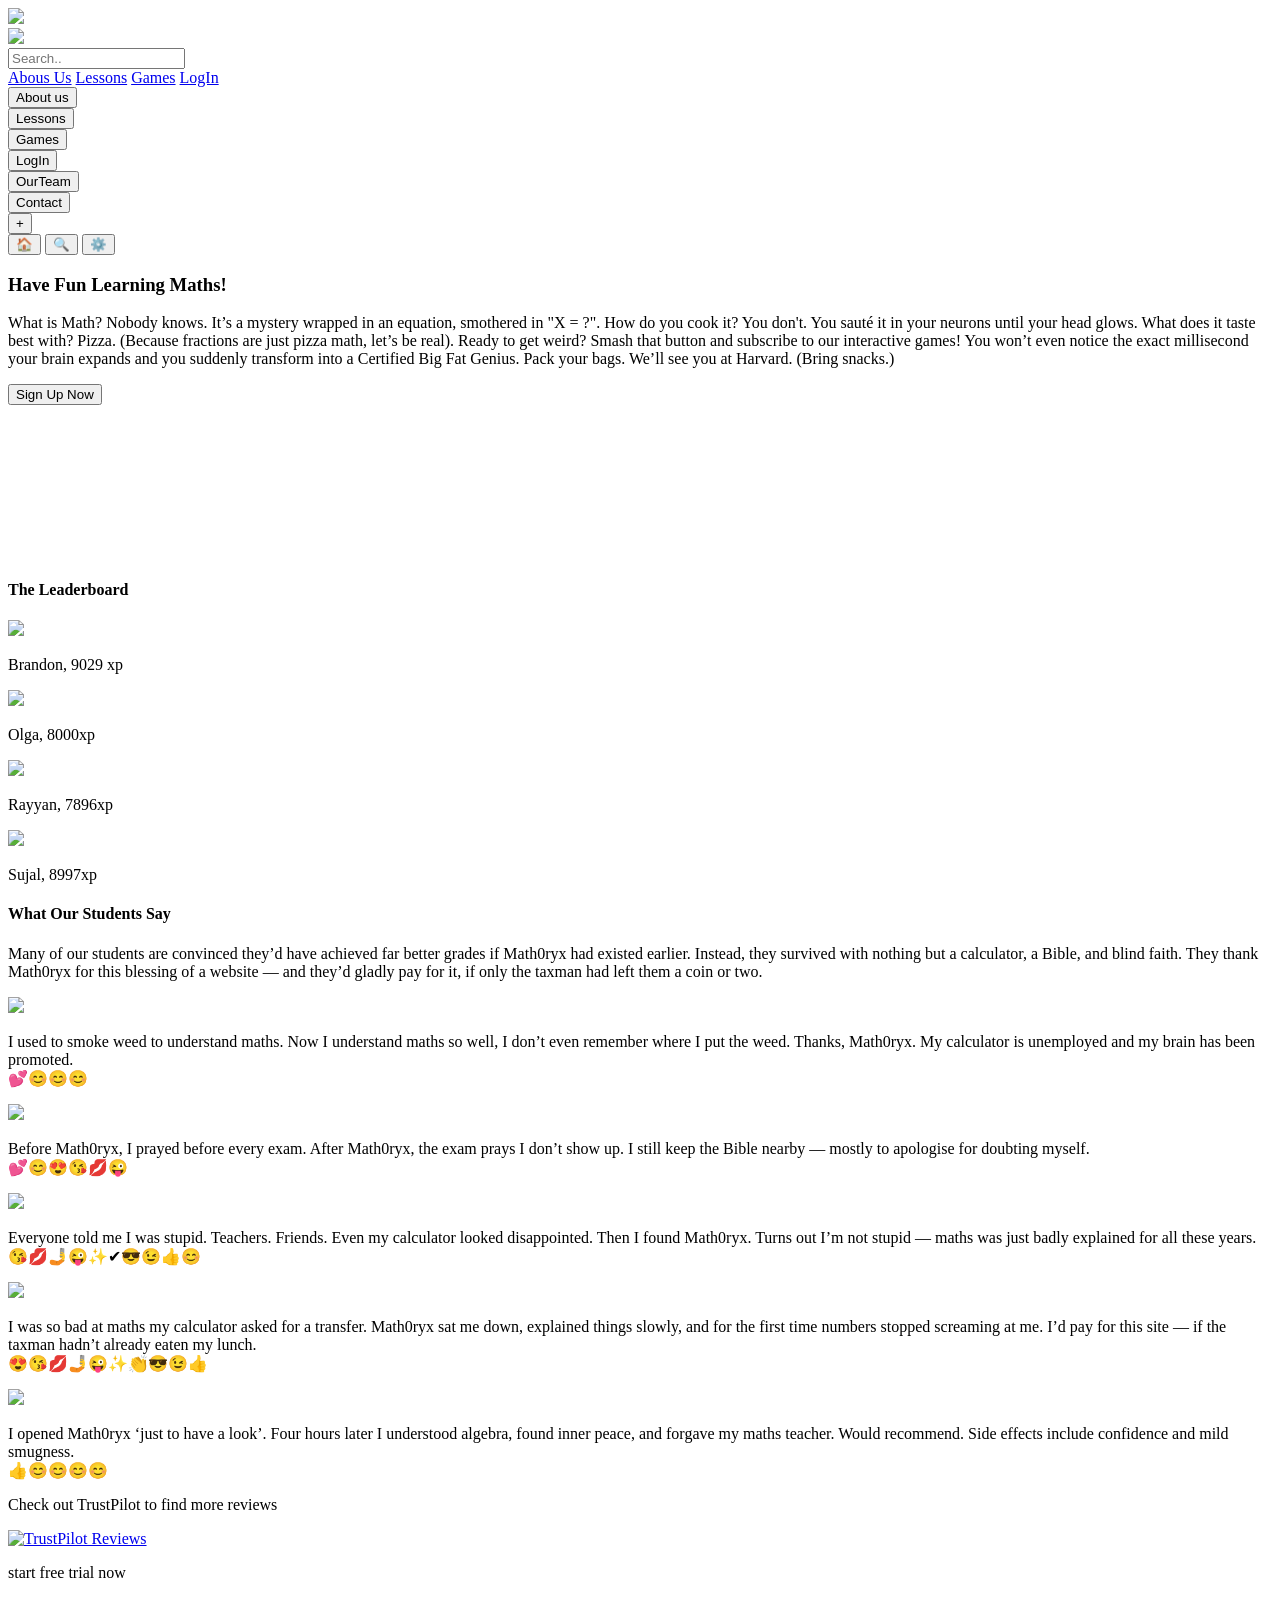
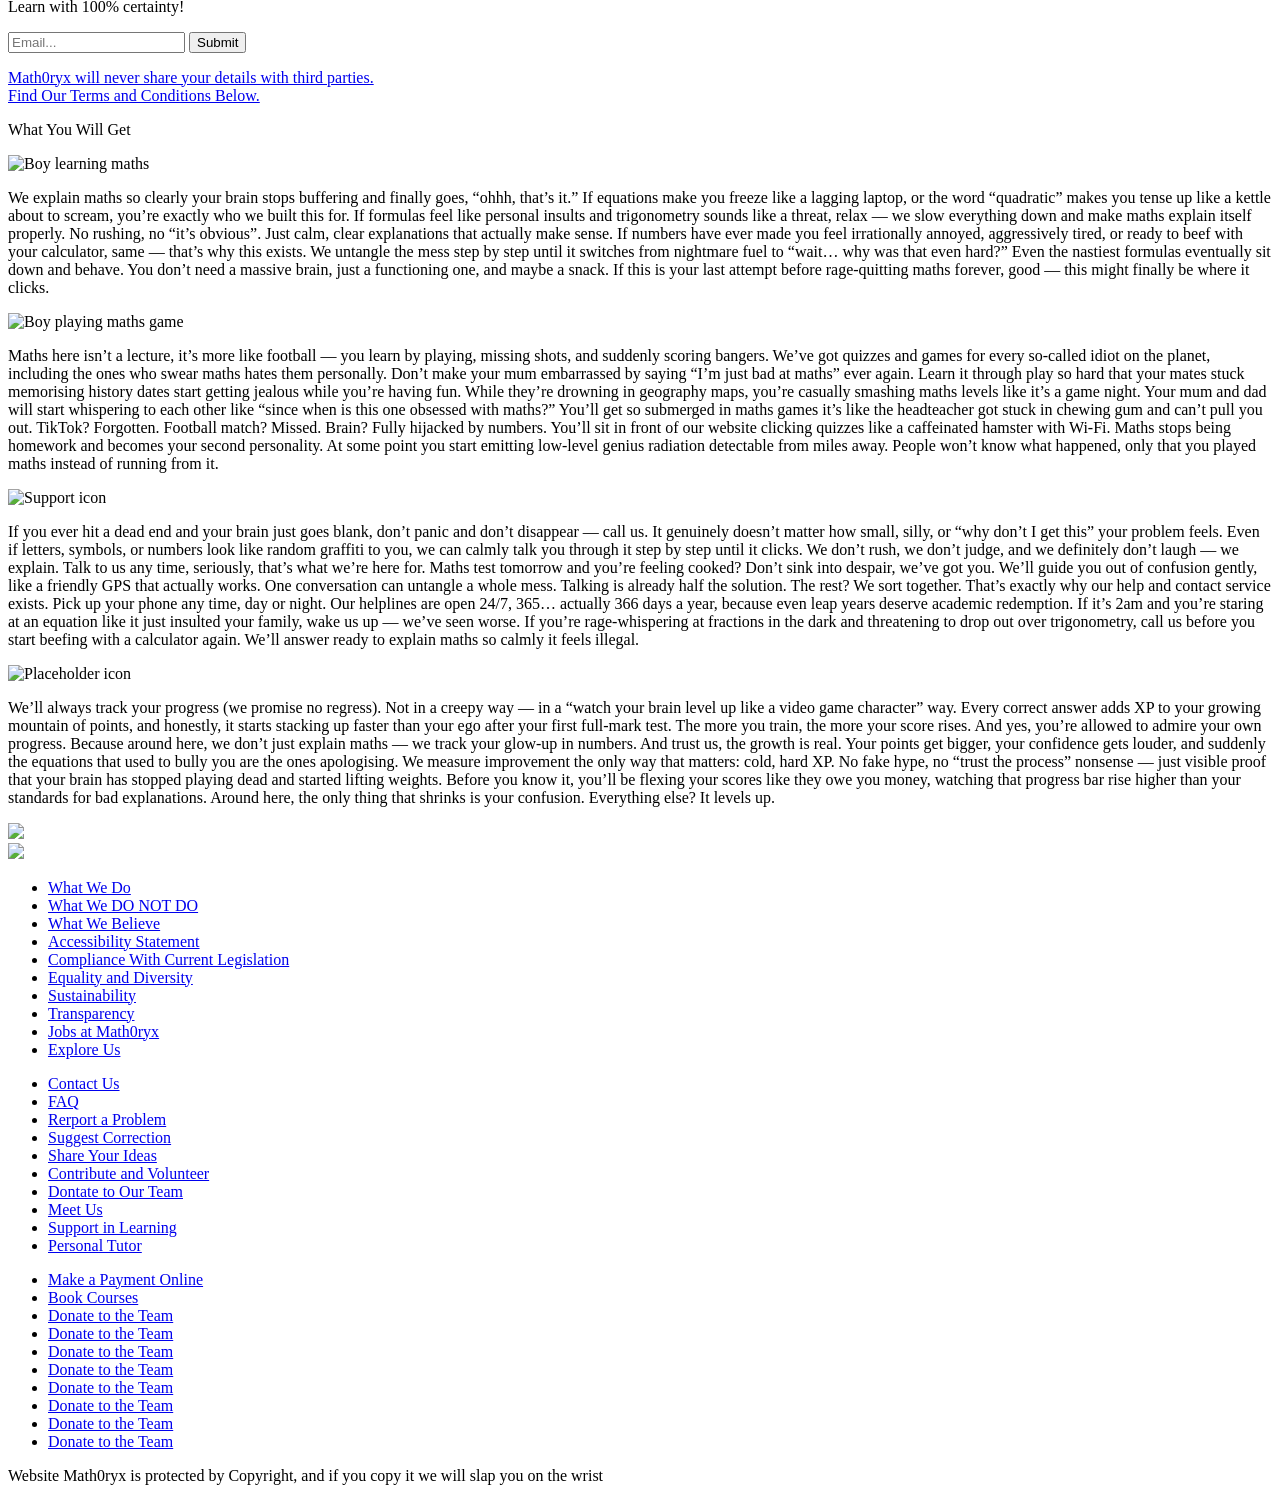
==== index.html @ 989113ae "Add files via upload" ====
<!DOCTYPE html>

<html>
    <head>
        <meta charset="utf-8">
        <meta http-equiv="X-UA-Compatible" content="IE=edge">
        <title>Learn Maths and Have Fun</title>
        <meta name="description" content="Index page for Math0ryx website">
        <meta name="viewport" content="width=device-width, initial-scale=1">
        <link rel="stylesheet" href="/CSS/common.css">
        <link rel="stylesheet" href="/CSS/index.css">
    </head>
    <body>
        <!--Script declaration-->
        <script src="JS/index.js" async defer></script>

      





        <!--Header-->
        <header id="headerMain">
            <div id="headerBorder">
               <div id="headerLogoDiv">
    <a href="index.html"><img id="headerLogoImg" src="Images/Header/WebsiteLogo.webp"></a>
</div>
<div id="headerTitleDiv">
    <a href="index.html"><img id="headerTitleImg" src="Images/Header/Website_Name_V2.png"></a>
</div>
                <div id="headerSearchDiv">
                    <input id="headerSearchBar" type="search" placeholder="Search..">
                </div>

  <div class="hamburger" onclick="toggleHamburger()">
    <span></span>
    <span></span>
    <span></span>
</div>


<div id="hamburgerMenu">
    <a href="aboutus.html" class="headerNavButton">Abous Us</a>
    <a href="lessons.html" class="headerNavButton">Lessons</a>
    <a href="games.html" class="headerNavButton">Games</a>
    <a href="login.html" class="headerNavButton">LogIn</a>
</div>


                <div id="headerNavBarDiv">
                  <div class="headerNavButton" id="headerNavButton1">
    <a href="aboutus.html">
        <input id="navButton1" type="button" value="About us">
    </a>
</div>
<div class="headerNavButton" id="headerNavButton1">
    <a href="lessons.html">
        <input id="navButton1" type="button" value="Lessons">
    </a>
</div>
<div class="headerNavButton" id="headerNavButton1">
    <a href="games.html">
        <input id="navButton1" type="button" value="Games">
    </a>
</div>
<div class="headerNavButton" id="headerNavButton1">
    <a href="login.html">
        <input id="navButton1" type="button" value="LogIn">
    </a>
</div>
<div class="headerNavButton" id="headerNavButton1">
    <a href="ourteam.html">
        <input id="navButton1" type="button" value="OurTeam">
    </a>
</div>
<div class="headerNavButton" id="headerNavButton1">
    <a href="contact.html">
        <input id="navButton1" type="button" value="Contact">
    </a>
</div>
            
                    
                </div>
            </div>
        </header>


  <!--Floating Button-->
        <div class="fabContainer">
            <button class="fab" onclick="toggleFab()">+</button>
            <div class="fabOptions">
                
                <button onclick="alert('Home Clicked!')">🏠</button>
                <button onclick="alert('Search Clicked!')">🔍</button>
                <button onclick="alert('Settings Clicked!')">⚙️</button>
            </div>
        </div>



        <!--Body-->
        <main id="indexMain">
            <!--First Section of Content-->
            <section id="indexSec1Border" class="indexContentBorder">
                <div id="indexSec1">
                    <!--Left area-->
                    <div id="indexSec1LBorder">
                        <div id="indexSec1L">
                            <div id="indexSec1LTitleBorder" class="indexContentBorder">
                                <div id="indexSec1LTitle">
<h3> Have Fun Learning Maths!</h3>
                                </div>
                            </div>
                            <div id="indexSec1LContentBorder" class="indexContentBorder">
                                <div id="indexSec1Lcontent">
<p> What is Math? Nobody knows. It’s a mystery wrapped in an equation, smothered in "X = ?".

How do you cook it? You don't. You sauté it in your neurons until your head glows. What does it taste best with? Pizza. (Because fractions are just pizza math, let’s be real). Ready to get weird? Smash that button and subscribe to our interactive games! You won’t even notice the exact millisecond your brain expands and you suddenly transform into a Certified Big Fat Genius.

Pack your bags. We’ll see you at Harvard. (Bring snacks.)
</p>
 <button id="indexSec1Button" 
                                    onclick="window.location.href='LogIn.html'">
                                Sign Up Now
                            </button>
                                </div>
                            </div>
                        </div>
                    </div>
                    <!--Right area-->
                    <div id="indexSec1RBorder">
                        <div id="indexSec1R">
                            <div id="indexSec1RContent">
                               <video id="videoWelcomePage">
  <source src="Videos/video.mp4" type="video/mp4">
  Your browser does not support the video tag.
</video>
    
                                 </video>
                            </div>
                        </div>
                    </div>
                </div>
            </section>


            <!--Second section of Content-->
            <section id="indexSec2Border" class="indexContentBorder">
                <div id="indexSec2">
                    <!--Title Area-->
                    <div id="indexSec2TitleBorder" class="indexContentBorder">
                        <div id="indexSec2Title">
                            <h4>The Leaderboard</h4>
                        </div>
                    </div>
                    <!--Main content cards-->
                    <div id="indexSec2ContentCardsContainer">
                        <div id="indexSec2Content1Border" class="indexContentBorder">
                            <div id="indexSec2Content1Container">
                                <div class="reviewface">
    <img id="reviewFace" src="Images/LeaderBoard/LeaderBoard (1).png" type="" href="">
</div>
                                <p>Brandon, 9029 xp</p>
                            </div>
                        </div>
                        <div id="indexSec2Content2Border" class="indexContentBorder">
                            <div id="indexSec2Content2Container">
                                <div class="reviewface">
    <img id="reviewFace" src="Images/LeaderBoard/LeaderBoard (1).webp"> 
</div>
                                <p>Olga, 8000xp</p>
                            </div>
                        </div>
                        <div id="indexSec2Content3Border" class="indexContentBorder">
                            <div id="indexSec2Content3Container">
                                <div class="reviewface">
    <img id="reviewFace" src="Images/LeaderBoard/LeaderBoard (3).png"> 
</div>
                                <p>Rayyan, 7896xp </p>
                            </div>
                        </div>
                        <div id="indexSec2Content4Border" class="indexContentBorder">
                            <div id="indexSec2Content4Container">
                                <div class="reviewface">
    <img id="reviewFace" src="Images/LeaderBoard/LeaderBoard (3).webp"> 
</div>
                                <p>Sujal, 8997xp</p>
                            </div>
                        </div>
                    </div>
                </div>
            </section>


            <!--Third section of Content-->
            <section id="indexSec3Border" class="indexContentBorder">
                <div id="indexSec3">
                    <!--Title Area-->
                    <div id="indexSec3TitleBorder" class="indexContentBorder">
                        <div id="indexSec3Title">
                            <h4>What Our Students Say</h4>
                        </div>
                    </div>
                    <!--Sub title card-->
                    <div id="indexSec3SubtitleBorder" class="indexContentBorder">
                        <div id="indexSec3Subtitle">
                            <p>Many of our students are convinced they’d have achieved far better grades if Math0ryx had existed earlier.
Instead, they survived with nothing but a calculator, a Bible, and blind faith.
They thank Math0ryx for this blessing of a website — and they’d gladly pay for it, if only the taxman had left them a coin or two.</p>
                        </div>
                    </div>
                    <!--Main content cards-->
                    <div id="indexSec3ContentCardsContainer">
                        <div id="indexSec3Content1Border" class="indexContentBorder">
                            <div id="indexSec3Content1Container">

<div class="reviewface">
    <img id="reviewFace" src="Images/ReviewFaces/reviewface1.png"> 
</div>
                   

                                <p>I used to smoke weed to understand maths. Now I understand maths so well, I don’t even remember where I put the weed. Thanks, Math0ryx. My calculator is unemployed and my brain has been promoted. <br> 💕😊😊😊</p>
                            </div>
                        </div>
                        <div id="indexSec3Content2Border" class="indexContentBorder">
                            <div id="indexSec3Content2Container">
                                <div class="reviewface">
    <img id="reviewFace" src="Images/ReviewFaces/reviewface2.png"> 
</div>
                                <p>Before Math0ryx, I prayed before every exam. After Math0ryx, the exam prays I don’t show up.
I still keep the Bible nearby — mostly to apologise for doubting myself.<br> 💕😊😍😘💋😜</p>
                            </div>
                        </div>
                        <div id="indexSec3Content3Border" class="indexContentBorder">
                            <div id="indexSec3Content3Container">
                                <div class="reviewface">
    <img id="reviewFace" src="Images/ReviewFaces/reviewface3.png"> 
</div>
                                <p>Everyone told me I was stupid.
Teachers. Friends. Even my calculator looked disappointed. Then I found Math0ryx. Turns out I’m not stupid — maths was just badly explained for all these years.<br>😘💋🤳😜✨✔😎😉👍😊  </p>
                            </div>
                        </div>
                        <div id="indexSec3Content4Border" class="indexContentBorder">
                            <div id="indexSec3Content4Container">
                                <div class="reviewface">
    <img id="reviewFace" src="Images/ReviewFaces/reveiwface4.png"> 
</div>
                                <p>I was so bad at maths my calculator asked for a transfer. Math0ryx sat me down, explained things slowly,
and for the first time numbers stopped screaming at me. I’d pay for this site — if the taxman hadn’t already eaten my lunch.<br> 😍😘💋🤳😜✨👏😎😉👍 </p>
                            </div>
                        </div>
                        <div id="indexSec3Content5Border" class="indexContentBorder">
                            <div id="indexSec3Content5Container">
                                <div class="reviewface">
    <img id="reviewFace" src="Images/ReviewFaces/reviewface6.png"> 
</div>
                                <p>I opened Math0ryx ‘just to have a look’.
Four hours later I understood algebra, found inner peace,
and forgave my maths teacher.
Would recommend. Side effects include confidence and mild smugness.<br> 👍😊😊😊😊</p>
                            </div>
                        </div>
                    </div>
                    <!--Sub content card-->
                    
                    <div id="indexSec3SubcontentBorder" class="indexContentBorder">
                        <div id="indexSec3Subcontent">
                             <p>Check out TrustPilot to find more reviews</p>
                             <div class="reviewface">
    <a href="https://www.trustpilot.co.uk" target="_blank" rel=" ">
        <img id="trustPilot" src="Images/TrustPilot/tr.png" alt="TrustPilot Reviews">
    </a>
</div>
                 
                           
                        </div>
                    </div>
                </div>
            </section>



            <!--Fourth Section of Content-->
            <section id="indexSec4Border" class="indexContentBorder">
                <div id="indexSec4">
                    <!--Title cards-->
                    <div id="indexSec4TitleCardsBorder">
                        <div id="indexSec4TitleCards">
                            <div id="indexSec4TitleBorder" class="indexContentBorder">
                                <div id="indexSec4Title">
                                    <p>start free trial now</p>
                                </div>
                            </div>
                            <div id="indexSec4SubtitleBorder" class="indexContentBorder">
                                <div id="indexSec4Subtitle">
                                    <p>Learn with 100% certainty!</p>
                                </div>
                            </div>
                        </div>
                    </div>
                    <!--Email Entry-->
                    <div id="indexSec4EmailEntryBorder">
                        <div id="indexSec4EmailEntryContainer">
                            <input id="indexSec4EmailField" type="email" placeholder="Email...">
                            <input id="indexSec4EmailSubmit" type="submit" value="Submit">
                        </div>
                    </div>
                    <!--Bottom note-->
                    <div id="indexSec4EmailSubnoteBorder">
                        
 <div id="indexSec4EmailSubnote">
  <a href="terms.html" class="terms-link">
    <p>
      Math0ryx will never share your details with third parties.<br>
      Find Our Terms and Conditions Below.
    </p>
  </a>
</div>
                    </div>
                </div>
            </section>
            
           <!-- Fifth section of Content -->
<section id="indexSec5Border" class="indexContentBorder">
    <div id="indexSec5">
        <!-- Title Area -->
        <div id="indexSec5TitleBorder" class="indexContentBorder">
            <div id="indexSec5Title">
                <p>What You Will Get</p>
            </div>
        </div>
        <!-- Main content cards -->
        <div id="indexSec5ContentCardsContainer">
            <!-- Card 1 -->
            <div id="indexSec5Content1Border" class="indexContentBorder">
                <div id="indexSec5Content1Container">
                    <div class="whatget">
                        <img id="whatget" src="Images/WhatYouGet/ExplaingLessonsClearly.png" alt="Boy learning maths">
                    </div>
                    <div id="text">
                        <p>We explain maths so clearly your brain stops buffering and finally goes,
                             “ohhh, that’s it.” If equations make you freeze like a lagging laptop, or the 
                             word “quadratic” makes you tense up like a kettle about to scream, you’re exactly 
                             who we built this for. If formulas feel like personal insults and trigonometry sounds 
                             like a threat, relax — we slow everything down and make maths explain itself properly. 
                             No rushing, no “it’s obvious”. Just calm, clear explanations that 
                             actually make sense. If numbers have ever made you feel irrationally annoyed, aggressively 
                             tired, or ready to beef with your calculator, same — that’s why this exists. We untangle 
                             the mess step by step until it switches from nightmare fuel to “wait… why was that even hard?”
                              Even the nastiest formulas eventually sit down and behave. You don’t need a massive brain, just 
                              a functioning one, and maybe a snack. If this is your last attempt before rage-quitting maths
                               forever, good — this might finally be where it clicks.</p>
                    </div>
                </div>
            </div>
            <!-- Card 2 -->
            <div id="indexSec5Content2Border" class="indexContentBorder">
                <div id="indexSec5Content2Container">
                    <div class="whatget">
                        <img id="whatget" src="Images/WhatYouGet/MakeLearningFun.png" alt="Boy playing maths game">
                    </div>
                    <div id="text">
                        <p>Maths here isn’t a lecture, it’s more like football — you learn by playing, 
                            missing shots, and suddenly scoring bangers. We’ve got quizzes and games for 
                            every so-called idiot on the planet, including the ones who swear maths hates
                             them personally. Don’t make your mum embarrassed by saying “I’m just bad at 
                             maths” ever again. Learn it through play so hard that your mates stuck memorising
                              history dates start getting jealous while you’re having fun. While they’re
                               drowning in geography maps, you’re casually smashing maths levels like it’s a
                                game night. Your mum and dad will start whispering to each other like “since 
                                when is this one obsessed with maths?” You’ll get so submerged in maths games
                                 it’s like the headteacher got stuck in chewing gum and can’t pull you out. 
                                 TikTok? Forgotten. Football match? Missed. Brain? Fully hijacked by numbers.
                                  You’ll sit in front of our website clicking quizzes like a caffeinated hamster
                                   with Wi-Fi. Maths stops being homework and becomes your second personality.
                                    At some point you start emitting low-level genius radiation detectable from 
                                    miles away. People won’t know what happened, only that you played maths 
                                    instead of running from it.</p>
                    </div>
                </div>
            </div>
            <!-- Card 3 -->
            <div id="indexSec5Content3Border" class="indexContentBorder">
                <div id="indexSec5Content3Container">
                    <div class="whatget">
                        <img id="whatget" src="Images/WhatYouGet/CustomerSupport.png" alt="Support icon">
                    </div>
                    <div id="text">
                        <p>If you ever hit a dead end and your brain just goes blank, don’t panic and 
                            don’t disappear — call us. It genuinely doesn’t matter how small, silly, 
                            or “why don’t I get this” your problem feels. Even if letters, symbols, or 
                            numbers look like random graffiti to you, we can calmly talk you through it 
                            step by step until it clicks. We don’t rush, we don’t judge, and we definitely
                             don’t laugh — we explain. Talk to us any time, seriously, that’s what we’re 
                             here for. Maths test tomorrow and you’re feeling cooked? Don’t sink into despair, 
                             we’ve got you. We’ll guide you out of confusion gently, like a friendly GPS that
                              actually works. One conversation can untangle a whole mess. Talking is already
                               half the solution. The rest? We sort together. That’s exactly why our help and 
                               contact service exists. Pick up your phone any time, day or night. Our helplines are open 24/7, 
                               365… actually 366 days a year, because even leap years deserve academic redemption. If it’s 
                               2am and you’re staring at an equation like it just insulted your family, wake us up — we’ve 
                               seen worse. If you’re rage-whispering at fractions in the dark and threatening to drop
                                out over trigonometry, call us before you start beefing with a calculator again.
                                 We’ll answer ready to explain maths 
                                 so calmly it feels illegal.</p>
                    </div>
                </div>
            </div>
            <!-- Card 4 (placeholder) -->
            <div id="indexSec5Content4Border" class="indexContentBorder">
                <div id="indexSec5Content4Container">
                    <div class="whatget">
                        <img id="whatget" src="Images/WhatYouGet/TrackingProgress.png" alt="Placeholder icon">
                    </div>
                    <div id="text">
                        <p>We’ll always track your progress (we promise no regress). Not in a creepy way — 
                            in a “watch your brain level up like a video game character” way. Every correct 
                            answer adds XP to your growing mountain of points, and honestly, it starts stacking
                             up faster than your ego after your first full-mark test. The more you train, the
                              more your score rises. And yes, you’re allowed to admire your own progress. 
                              Because around here, we don’t just explain maths — we track your glow-up in 
                              numbers. And trust us, the growth is real. Your points get bigger, your
                               confidence gets louder, and suddenly the equations that used to bully you are 
                               the ones apologising. We measure improvement the only way that matters: cold, hard 
                               XP. No fake hype, no “trust the process” nonsense — just visible proof that your
                                brain has stopped playing dead and started lifting weights. Before you know it,
                                 you’ll be flexing your scores like they owe you money, watching that progress bar 
                                 rise higher than your standards for bad explanations. Around here, the only thing 
                                 that shrinks is your confusion. Everything else? It levels up. </p>
                    </div>
                </div>
            </div>
        </div>
    </div>
</section>
        </main>



 
<!--Footer-->
<footer id="footerMain">
    <div id="footerBorder">

        <div id="footerPannelBorder0" class="footerBorder">
            <div id="footerPannel0">
                <div id="footerLogoDiv">
                    <img id="footerLogoImg" src="Images/Header/WebsiteLogo.webp">
                </div>
                <div id="footerTitleDiv">
                    <img id="headerTitleImg" src="Images/Header/website_name.png">
                </div>
            </div>
        </div>

        <div id="footerPannelBorder1" class="footerBorder">
            <div id="footerPannel1">
             
                    <ul>
                        <li><a href="http://www.404.com/">What We Do</a></li>
                        <li><a href="http://www.404.com/">What We DO NOT DO</a></li>
                        <li><a href="http://www.404.com/">What We Believe</a></li>
                        <li><a href="http://www.404.com/">Accessibility Statement</a></li>
                        <li><a href="http://www.404.com/">Compliance With Current Legislation</a></li>
                        <li><a href="http://www.404.com/">Equality and Diversity</a></li>
                        <li><a href="http://www.404.com/">Sustainability</a></li>
                        <li><a href="http://www.404.com/">Transparency</a></li>
                        <li><a href="http://www.404.com/">Jobs at Math0ryx</a></li>
                        <li><a href="http://www.404.com/">Explore Us</a></li>
                    </ul>
                
            </div>
        </div>

        <div id="footerPannelBorder2" class="footerBorder">
            <div id="footerPannel2">
               
                    <ul>
                        <li><a href="http://www.404.com/">Contact Us</a></li>
                        <li><a href="http://www.404.com/">FAQ</a></li>
                        <li><a href="http://www.404.com/">Rerport a Problem</a></li>
                        <li><a href="http://www.404.com/">Suggest Correction</a></li>
                        <li><a href="http://www.404.com/">Share Your Ideas</a></li>
                        <li><a href="http://www.404.com/">Contribute and Volunteer</a></li>
                        <li><a href="http://www.404.com/">Dontate to Our Team</a></li>
                        <li><a href="http://www.404.com/">Meet Us</a></li>
                        <li><a href="http://www.404.com/">Support in Learning</a></li>
                        <li><a href="http://www.404.com/">Personal Tutor</a></li>
                    </ul>
               
            </div>
        </div>

        <div id="footerPannelBorder3" class="footerBorder">
            <div id="footerPannel3">
                
                    <ul>
                        <li><a href="http://www.404.com/">Make a Payment Online</a></li>
                        <li><a href="http://www.404.com/">Book Courses</a></li>
                        <li><a href="http://www.404.com/">Donate to the Team</a></li>
                        <li><a href="http://www.404.com/">Donate to the Team</a></li>
                        <li><a href="http://www.404.com/">Donate to the Team</a></li>
                        <li><a href="http://www.404.com/">Donate to the Team</a></li>
                        <li><a href="http://www.404.com/">Donate to the Team</a></li>
                        <li><a href="http://www.404.com/">Donate to the Team</a></li>
                        <li><a href="http://www.404.com/">Donate to the Team</a></li>
                        <li><a href="http://www.404.com/">Donate to the Team</a></li>
                    </ul>
                
            </div>
        </div>

    </div>

    <div id="footerCopyrightBorderDiv" class="footerBorder">
        <div id="footerCopyrightDiv">
            <p>Website Math0ryx is protected by Copyright, and if you copy it we will slap you on the wrist</p>
        </div>
    </div>
</footer>



</body>
</html>
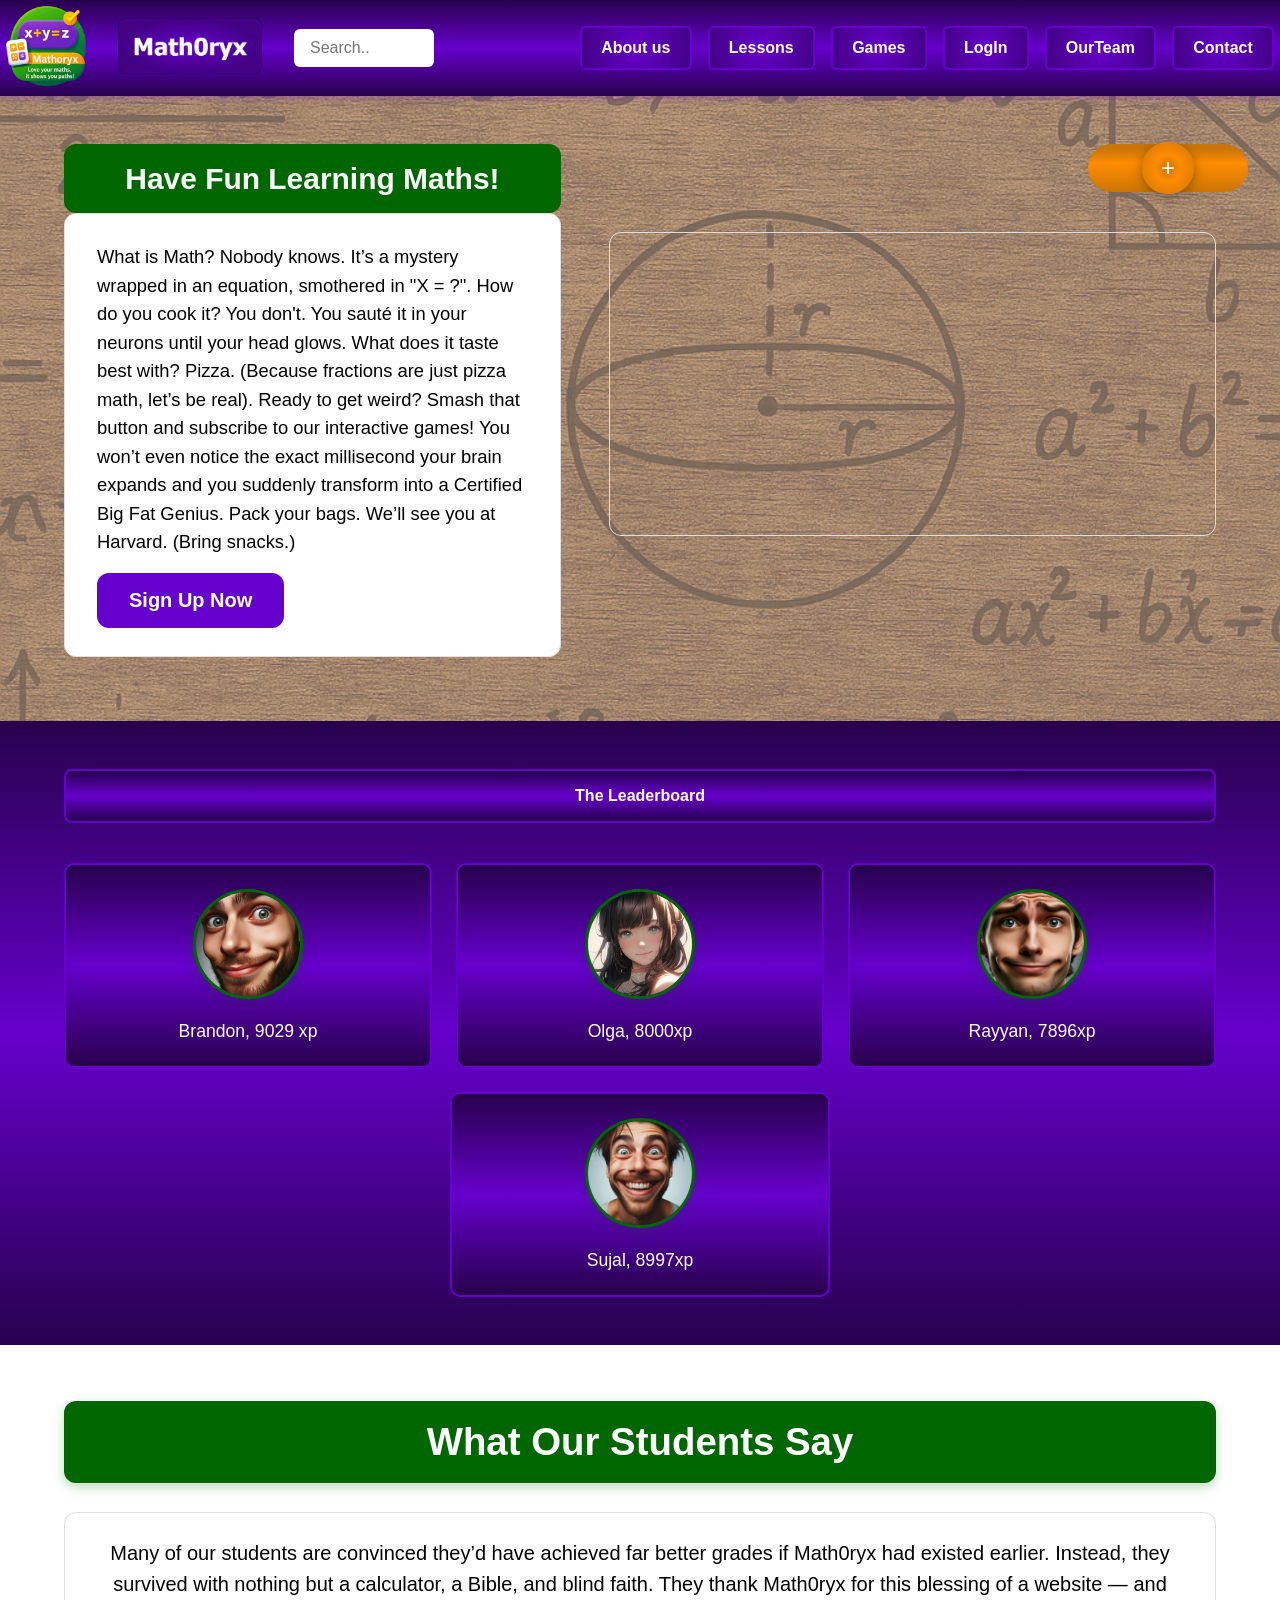
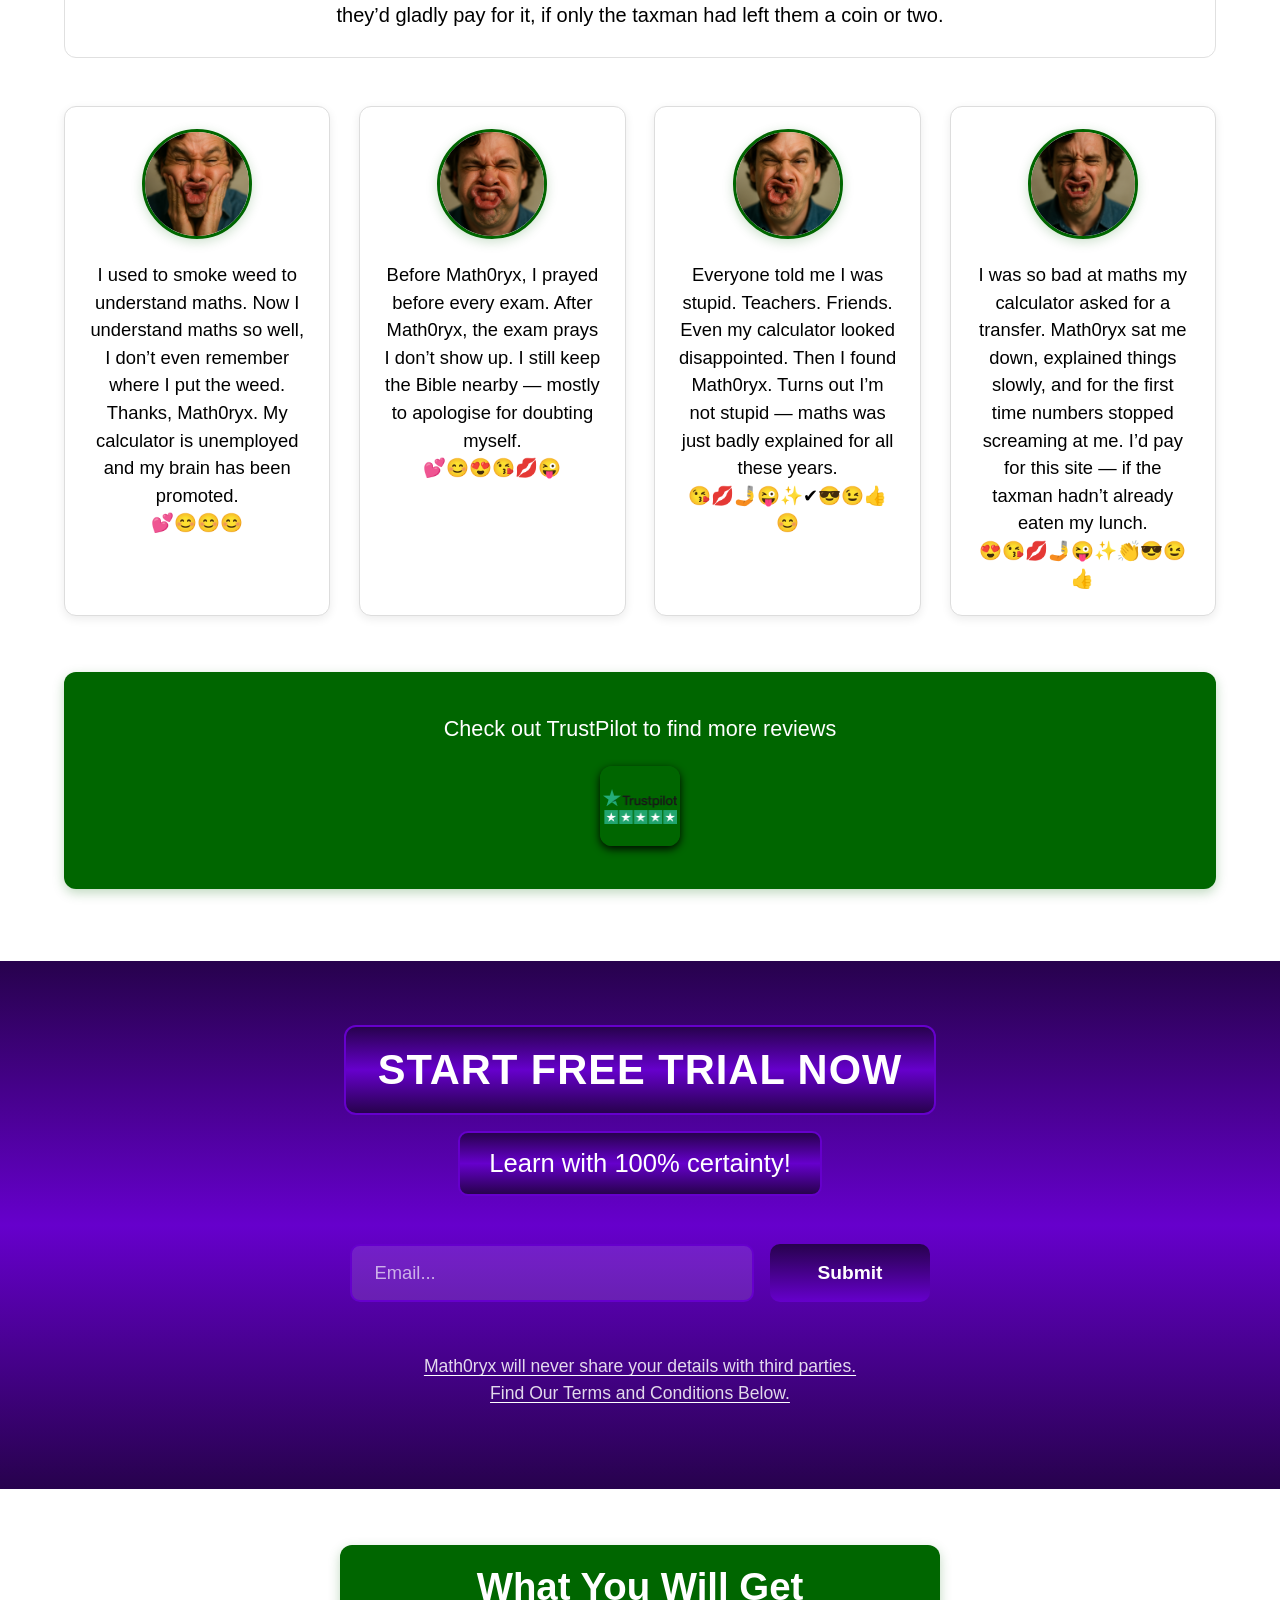
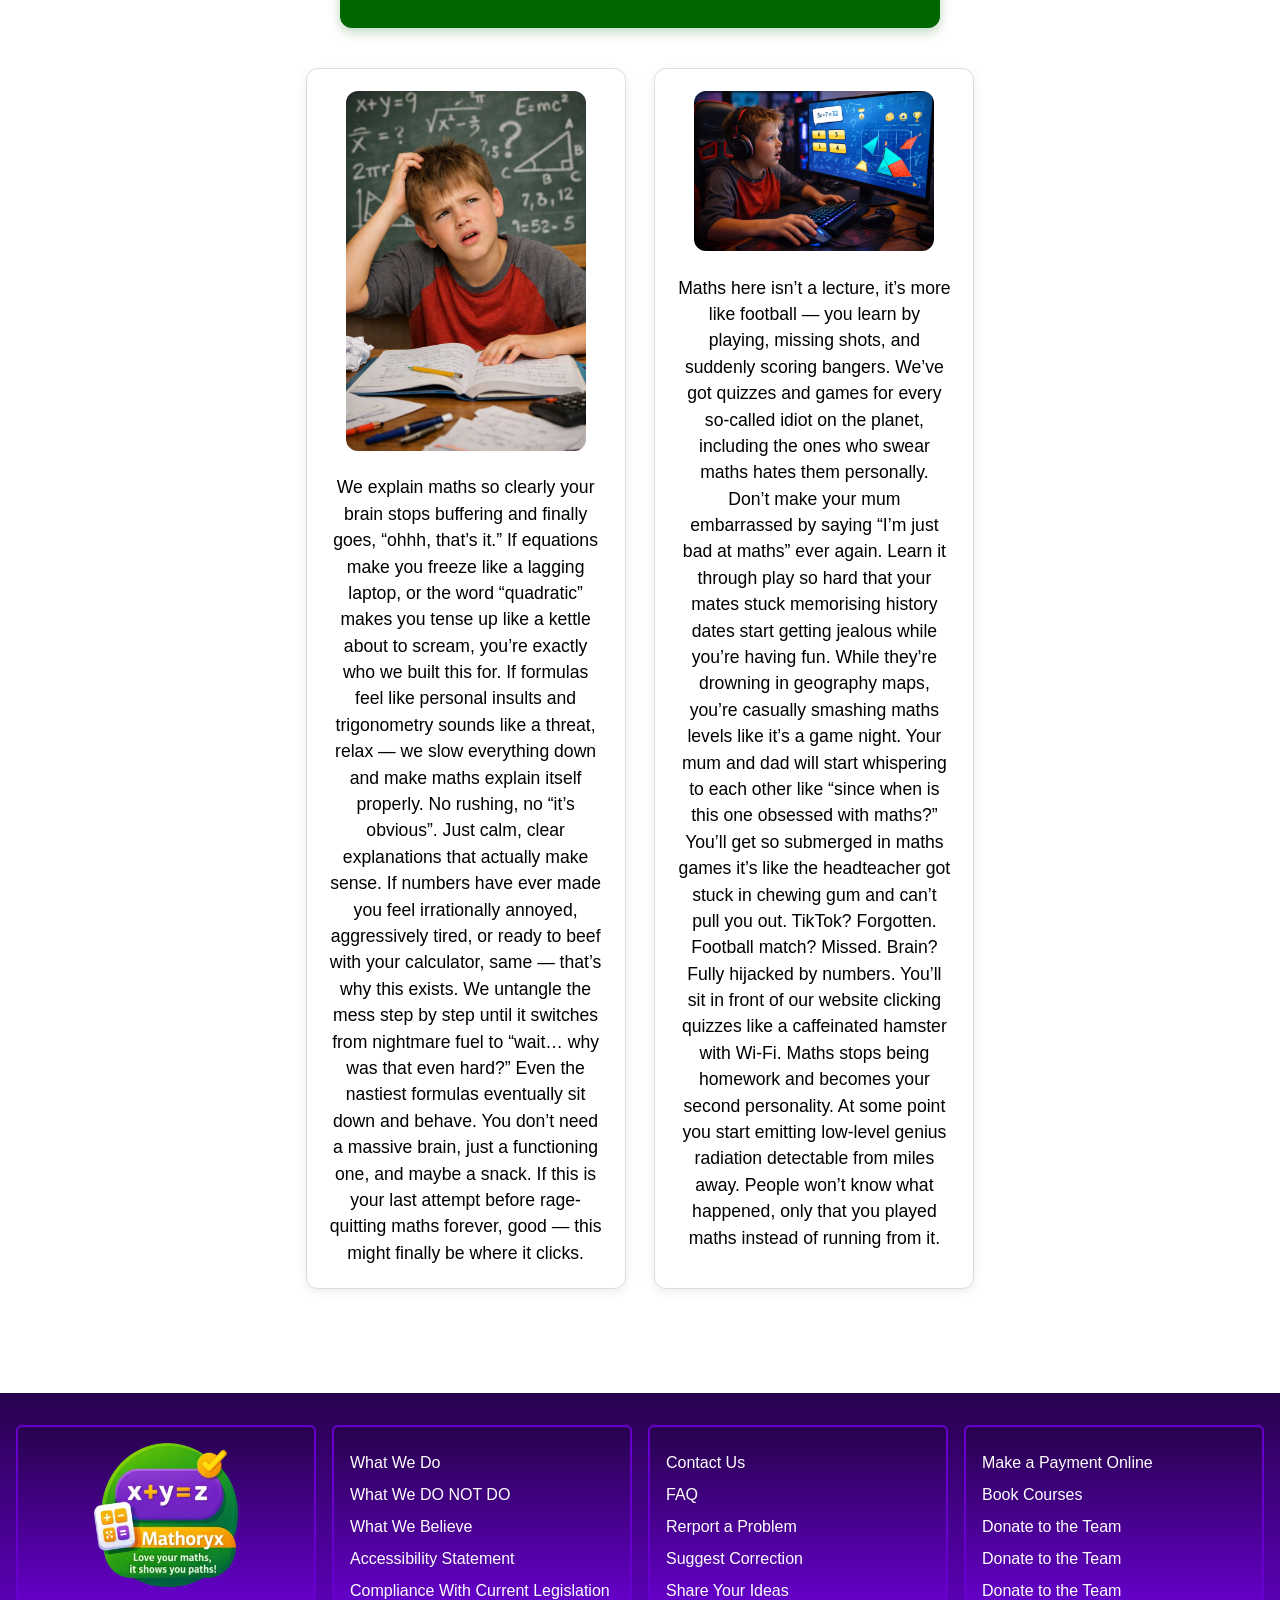
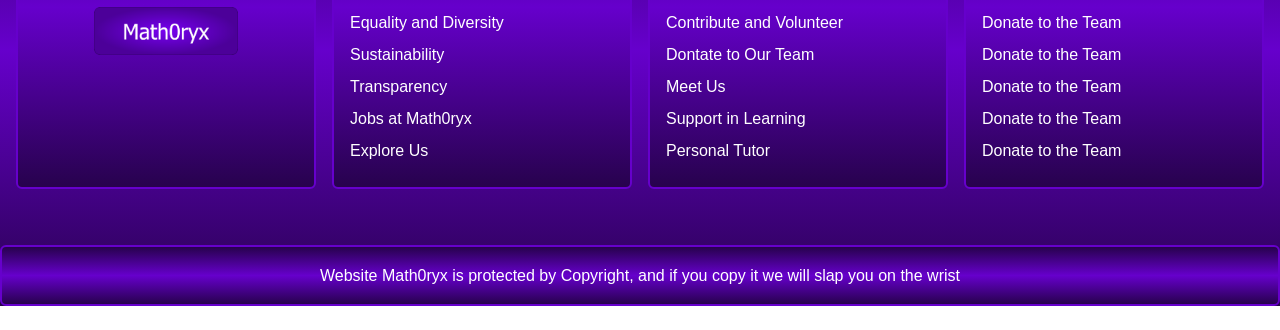
==== commit fdf9158c: "Update print statement from 'Hello' to 'Goodbye'" ====
--- a/index.html
+++ b/index.html
@@ -7,8 +7,8 @@
         <title>Learn Maths and Have Fun</title>
         <meta name="description" content="Index page for Math0ryx website">
         <meta name="viewport" content="width=device-width, initial-scale=1">
-        <link rel="stylesheet" href="/CSS/common.css">
-        <link rel="stylesheet" href="/CSS/index.css">
+        <link rel="stylesheet" href="CSS/common.css">
+        <link rel="stylesheet" href="CSS/index.css">
     </head>
     <body>
         <!--Script declaration-->
@@ -523,4 +523,5 @@
 
 
 </body>
-</html>+
+</html>
--- a/CSS/common.css
+++ b/CSS/common.css
@@ -0,0 +1,552 @@
+ 
+:root {
+
+  
+  --purple-dark: #27024d;
+  --text-white: #ffffff;
+  --border-purple: #6600cc;
+
+
+    --purple-main: #6600cc;
+    --purple-light: #9933ff;
+    --purple-pale: #cc99ff;
+    --white: #FFFFFF;
+    --black: #000000;
+
+/*for buttons search home settings*/
+    --fab-size-main: 1.5rem;
+  --fab-size-option: 1.5rem;
+  --orange-glow: #ff8c00;
+  --orange-mid: #ffaa33;
+  --orange-dark: #ca7506;
+}
+
+
+* {
+    margin: 0;
+    padding: 0;
+    box-sizing: border-box;
+}
+
+
+
+body {
+    font-family: Tahoma, Geneva, Verdana, sans-serif;
+    color: white;
+    background-image: url('../Images/Header/background-light.png');
+    background-size: cover;
+    background-position: center;
+    background-repeat: no-repeat;
+    background-attachment: fixed;
+}
+
+@media (prefers-color-scheme: dark) {
+    body {
+        background-image: url('../Images/Header/background-dark.png');
+    }
+}
+
+  
+
+#headerMain {
+    width: 100%;
+     
+  background: linear-gradient(
+    to bottom,
+    #27024d 0%,             
+    var(--purple-main) 50%, 
+    #27024d 100%            
+  );
+
+    position: relative;
+    padding: 6px;
+    overflow: hidden;
+    box-shadow: 0 2px 8px rgba(102, 0, 204, 0.3);
+}
+ 
+
+ 
+
+#headerBorder {
+    margin: 0 auto;
+    padding: 1 rem 2rem;
+    display: flex;
+    flex-direction: row;
+    align-items: center;
+    gap: 1.5rem;
+}
+
+
+
+
+#headerLogoDiv {
+
+    display: flex;
+    align-items: center;
+    
+}
+
+#headerLogoImg {
+    height: 80px;
+    width: auto;
+    object-fit: contain;
+    transition: transform 0.3s ease;
+    cursor: pointer;
+}
+
+#headerLogoImg:hover {
+    transform: scale(1.4);
+}
+
+ 
+#headerTitleDiv {
+    display: flex;
+    align-items: center;
+    padding: 0 0.5rem;
+}
+
+#headerTitleImg {
+    height: 45px;
+    width: auto;
+    object-fit: contain;
+    transition: transform 0.3s ease;
+    cursor: pointer;
+}
+
+#headerTitleImg:hover {
+    transform: scale(1.3);
+}
+
+
+#headerSearchDiv {
+    display: flex;
+    align-items: center;
+    flex-grow: 0;
+}
+
+#headerSearchBar {
+    width: 140px;
+    padding: 0.6rem 1rem;
+    border: none;
+    border-radius: 6px;
+    font-size: 16px; 
+    font-family: Tahoma, Geneva, Verdana, sans-serif;
+    background-color: var(--white);
+    color: var(--black);
+    transition: all 0.3s ease;
+}
+
+#headerSearchBar:focus {
+    outline: 2px solid #420283;
+}
+
+
+#headerNavBarDiv {
+    display: flex;
+    flex-direction: row;
+    align-items: center;
+    gap: 1rem;
+    flex: 1;
+    justify-content: flex-end;
+}
+
+.headerNavButton {
+    display: flex;
+}
+
+.headerNavButton input[type="button"] {
+    padding: 0.7rem 1.2rem;
+    background: radial-gradient(circle, var(--purple-main), #420283);
+    color: var(--white);
+    border: 2px solid var(--purple-main);
+    border-radius: 6px;
+    font-size: 16px; /* WCAG AA minimum */
+    font-weight: 600;
+    font-family: Tahoma, Geneva, Verdana, sans-serif;
+    cursor: pointer;
+    transition: all 0.3s ease;
+    white-space: nowrap;
+    text-align: center;
+}
+
+.headerNavButton input[type="button"]:hover {
+    background: var(--purple-light);
+    transform: scale(1.3);
+    box-shadow: 0 4px 12px rgba(153, 51, 255, 0.4);
+}
+
+ 
+.hamburger {
+    display: none;
+    flex-direction: column;
+    cursor: pointer;
+    padding: 0.5rem;
+}
+
+.hamburger span {
+    width: 30px;
+    height: 3px;
+    background-color: var(--white);
+    margin: 4px 0;
+    transition: 0.3s;
+}
+
+#hamburgerMenu {
+    display: none;
+    flex-direction: column;
+    background: #ddd;
+    padding: 10px;
+    border-radius: 6px;
+    position: absolute;
+
+    right: 10px;
+    
+    top: 60px;
+  
+    z-index: 9999; 
+
+}
+
+#hamburgerMenu.active {
+    display: flex;
+}
+
+@media (max-width: 900px) {
+    .headerNavButton {
+        display: none;
+    }
+    
+    .hamburger {
+        display: flex;
+        margin-left: auto;
+    }
+    
+    #hamburgerMenu .headerNavButton {
+        display: block;
+        padding: 10px;
+        text-decoration: none;
+        color: #333;
+    }
+}
+
+
+
+@media (max-width: 1024px) {
+    #headerBorder {
+        padding: 1rem 1.5rem;
+        gap: 1rem;
+    }
+    
+    .headerNavButton input[type="button"] {
+        padding: 0.6rem 1rem;
+        font-size: 15px;
+    }
+}
+
+@media (max-width: 768px) {
+    #headerBorder {
+        padding: 0.8rem 1rem;
+        flex-wrap: wrap;
+    }
+    
+    #headerSearchDiv {
+        order: 3;
+        width: auto;
+    }
+    
+    #headerSearchBar {
+        width: 150px;
+        padding: 0.5rem 0.8rem;
+        font-size: 14px;
+    }
+ 
+     
+
+
+    
+    #headerNavBarDiv {
+        display: none;
+        flex-direction: column;
+        width: 100%;
+        order: 5;
+        gap: 0.5rem;
+        padding-top: 1rem;
+    }
+    
+    #headerNavBarDiv.active {
+        display: flex;
+    }
+    
+
+    #headerNavButton5,
+    #headerNavButton6 {
+        display: none;
+    }
+    
+    .headerNavButton {
+        width: 100%;
+    }
+    
+    .headerNavButton input[type="button"] {
+        width: 100%;
+        font-size: 16px;
+    }
+    
+    #headerLogoImg,
+    #headerTitleImg {
+        height: 40px;
+    }
+}
+
+@media (max-width: 480px) {
+    #headerSearchBar {
+        width: 100px;
+        font-size: 14px;
+    }
+}
+
+
+
+
+
+
+
+/*
+#fabContainer
+#fabOptions*/
+
+.fabContainer {
+  position: fixed;
+  top: 9rem;                   
+  right: 2rem;                 
+  z-index: 900;
+  
+  width: 10rem;               
+  height: 3rem;             
+
+  background: linear-gradient(
+    var(--orange-dark) 10%,
+    var(--orange-glow) 40%,
+    var(--orange-dark) 100%
+  );
+
+  border-radius: 3rem;
+  padding: 0 1.5rem;
+
+  display: flex;
+  align-items: center;
+  justify-content: space-evenly;  
+  gap: 0.5rem;
+}
+
+
+.fabContainer button {
+  width: 3.2rem;
+  height: 3.2rem;
+  border: none;
+  border-radius: 50%;
+
+  background: radial-gradient(
+    circle at center,
+    var(--orange-dark) 0%,
+    var(--orange-glow) 35%,
+    var(--orange-dark) 100%
+  );
+
+  color: white;
+  font-size: 1.5rem;
+  cursor: pointer;
+  box-shadow: 0 3px 12px rgba(0,0,0,0.35);
+
+  display: flex;
+  align-items: center;
+  justify-content: center;
+
+  transition: transform 0.15s, box-shadow 0.15s;
+}
+
+.fabContainer button:hover {
+  transform: scale(1.15);
+  box-shadow: 0 6px 20px rgba(0,0,0,0.5);
+}
+
+.fabContainer .fabOptions {
+  display: contents;         
+}
+
+.fabContainer:not(.open) .fabOptions button {
+  display: none;
+}
+
+
+
+
+
+#footerMain {
+  background: linear-gradient(
+    to bottom,
+    #27024d 0%,             
+    var(--purple-main) 50%, 
+    #27024d 100%
+  );
+  width: 100%;
+  color: var(--text-white);
+  font-family: 'Tahoma', Geneva, sans-serif;
+  margin-top: auto
+}
+
+#footerBorder {
+  padding: 2rem 1rem 1rem;
+}
+
+#footerCopyrightBorderDiv {
+  padding: 2rem 2rem;
+  text-align: center;
+  border-top: 1px solid rgba(255,255,255,0.12); 
+}
+
+#footerPannelBorder0,
+#footerPannelBorder1,
+#footerPannelBorder2,
+#footerPannelBorder3 {
+  background: linear-gradient(
+    to bottom,
+    #27024d 0%,             
+    var(--purple-main) 50%, 
+    #27024d 100%
+  );
+  border: 2px solid var(--border-purple);           
+  border-radius: 6px;                              
+  padding: 1rem;
+  margin-bottom: 1rem;
+}
+
+
+#footerBorder {
+  display: flex;
+  flex-wrap: wrap;
+  justify-content: space-evenly;                  
+  gap: 1rem;
+  max-width: 1400px;
+  margin: 0 auto;
+}
+
+
+#footerPannelBorder0,
+#footerPannelBorder1,
+#footerPannelBorder2,
+#footerPannelBorder3 {
+  flex: 1 1 220px;          
+  min-width: 220px;
+  max-width: 380px;
+}
+
+@media (max-width: 1200px) {    
+  #footerPannelBorder0 {
+    display: none;
+  }
+}
+
+
+
+
+#footerPannel0 {
+  display: flex;
+  flex-direction: column;
+  align-items: center;
+  gap: 0.8rem;
+}
+
+#footerLogoImg,
+#headerTitleImg {
+  max-width: 100%;
+  height: auto;
+  transition: transform 0.18s ease;
+  width: 9rem;             
+}
+
+#footerLogoDiv:hover #footerLogoImg,
+#footerTitleDiv:hover #headerTitleImg {
+  transform: scale(1.3);    
+}
+
+
+#footerPannel0,
+#footerPannel1,
+#footerPannel2,
+#footerPannel3 {
+  color: var(--text-white);
+  font-family: 'Tahoma', Geneva, sans-serif;
+  font-size: 1rem; /*1rem=16px for WCAG requireement*/               
+  line-height: 1.5;
+}
+
+#footerPannel1 ul,
+#footerPannel2 ul,
+#footerPannel3 ul {
+  list-style: none;
+  padding: 0;
+  margin: 0;
+}
+
+#footerPannel1 li,
+#footerPannel2 li,
+#footerPannel3 li {
+  margin: 0.5rem 0;
+}
+
+#footerPannel1 a,
+#footerPannel2 a,
+#footerPannel3 a {
+  color: var(--text-white);
+  text-decoration: none;
+  transition: color 0.2s;
+}
+
+#footerPannel1 a:hover,
+#footerPannel2 a:hover,
+#footerPannel3 a:hover {
+  color: #d0b0ff;
+  text-decoration: underline;
+}
+
+#footerCopyrightBorderDiv {
+  background: linear-gradient(
+    to bottom,
+    #27024d 0%,             
+    var(--purple-main) 50%, 
+    #27024d 100%
+  );
+  border: 2px solid var(--border-purple);          
+  border-radius: 6px;
+  margin: 1.5rem auto;
+  max-width: 1400px;
+  padding: 1.2rem;
+}
+
+#footerCopyrightDiv p {
+  margin: 0;
+  color: var(--text-white);
+  font-family: 'Tahoma', Geneva, sans-serif;
+  font-size: 1rem;              
+  text-align: center;
+}
+
+
+@media (max-width: 768px) {
+  #footerBorder {
+    flex-direction: column;
+    align-items: center;
+  }
+
+  #footerPannelBorder0,
+  #footerPannelBorder1,
+  #footerPannelBorder2,
+  #footerPannelBorder3 {
+    max-width: 90%;
+  }
+}
+
+
+
+
--- a/CSS/index.css
+++ b/CSS/index.css
@@ -0,0 +1,870 @@
+
+
+:root {
+  --purple: #6600cc;
+  --green:  #006600;
+  --white:  #ffffff;
+  --black:  #000000;
+  --text:   #111111;
+   --white-semi: rgba(255, 255, 255, 0.34);   /*for opaquebackground*/
+  --green:    #006600;
+  --white-semi: rgba(255, 255, 255, 0.34);
+}
+
+/*section1*/
+#indexSec1Border {
+  background: rgba(255, 255, 255, 0.34); 
+  width: 100%;
+  font-family: Tahoma, Verdana, Geneva, sans-serif; 
+  padding: 3rem 5% 4rem;
+  box-sizing: border-box;
+}
+
+
+#indexSec1 {
+  display: flex;
+  flex-wrap: nowrap;          
+  gap: 3rem;
+  max-width: 1400px;
+  margin: 0 auto;
+  align-items: stretch;
+}
+
+
+#indexSec1LBorder {
+  flex: 1 1 45%;
+  display: flex;
+  flex-direction: column;
+  gap: 1.8rem;
+}
+
+
+#indexSec1RBorder {
+  flex: 1 1 55%;
+  display: flex;
+  flex-direction: column;
+  justify-content: center;
+}
+
+
+#indexSec1LTitleBorder {
+  background: var(--green);
+  color: var(--white);
+  padding: 1.1rem 1.8rem;
+  border-radius: 12px;
+  text-align: center;
+  font-size: 1.6rem;
+  font-weight: bold;
+}
+
+#indexSec1Lcontent {
+  background: var(--white);
+  color: var(--black);
+  padding: 1.8rem 2rem;
+  border-radius: 12px;
+  border: 1px solid #e0e0e0;
+  font-size: 1.15rem;
+  line-height: 1.55;
+}
+
+#indexSec1Button {
+  background: var(--purple);
+  color: var(--white);
+  padding: 1rem 2rem;
+  border: none;
+  border-radius: 12px;
+  font-size: 1.25rem;
+  font-weight: bold;
+  cursor: pointer;
+  align-self: flex-start;     
+  transition: all 0.18s ease;
+  margin-top: 1rem;
+}
+
+#indexSec1Button:hover {
+  transform: scale(1.08);     
+  box-shadow: 0 6px 20px rgba(102, 0, 204, 0.35);
+}
+
+
+#indexSec1RContent {
+  color: var(--text);
+  font-size: 1.4rem;
+  line-height: 1.5;
+  margin-bottom: 1.5rem;
+}
+
+
+#indexSec1RBorder video,
+#indexSec1RBorder iframe {
+  width: 100%;
+  height: 100%;
+  min-height: 280px;
+  border-radius: 12px;
+  border: 1px solid #ddd;
+}
+
+/* Mobile phone screen */
+@media (max-width: 980px) {
+  #indexSec1RBorder {
+    display: none;
+  }
+
+  #indexSec1 {
+    flex-direction: column;
+    gap: 2rem;
+  }
+
+  #indexSec1LBorder {
+    width: 100%;
+  }
+
+  #indexSec1Lcontent {
+    font-size: max(1rem, 3.5vw); /* scales down to1rem */
+  }
+
+  #indexSec1LTitleBorder {
+    font-size: max(1.3rem, 4vw);
+  }
+
+  #indexSec1Button {
+    font-size: max(1.1rem, 3.8vw);
+    padding: 0.9rem 1.8rem;
+  }
+}
+
+/* tiniest screen */
+@media (max-width: 480px) {
+  #indexSec1Border {
+    padding: 2rem 4%;
+  }
+}
+
+
+
+
+/*section2*/
+#indexSec2Border {
+  background: linear-gradient(
+    to bottom,
+    #27024d 0%,             
+    #6600cc 50%,            /* from main palette var(--purple-main) */
+    #27024d 100%
+  );
+  width: 100%;
+  padding: 3rem 5%;
+  color: white;
+  font-family: Tahoma, Geneva, sans-serif;
+}
+
+
+
+#indexSec2 {
+  max-width: 1400px;
+  margin: 0 auto;
+}
+
+
+#indexSec2TitleBorder {
+  background: linear-gradient(
+    to bottom,
+    #27024d 0%,             
+    #6600cc 50%, 
+    #27024d 100%
+  );
+  border: 2px solid #6600cc;
+  border-radius: 8px;
+  padding: 1rem 1.5rem;
+  margin-bottom: 2.5rem;
+  text-align: center;
+}
+
+#indexSec2Title p {
+  margin: 0;
+  font-size: 2rem;
+  font-weight: bold;
+}
+
+
+#indexSec2ContentCardsContainer {
+  display: flex;
+  flex-wrap: wrap;
+  gap: 1.5rem;
+  justify-content: center;
+}
+
+
+
+#indexSec2Content1Border,
+#indexSec2Content2Border,
+#indexSec2Content3Border,
+#indexSec2Content4Border {
+  background: linear-gradient(
+    to bottom,
+    #27024d 0%,             
+    #6600cc 50%, 
+    #27024d 100%
+  );
+  border: 2px solid #6600cc;
+  border-radius: 10px;
+  padding: 1.5rem;
+  flex: 1 1 280px;               
+  max-width: 380px;
+  min-width: 280px;
+  box-sizing: border-box;
+  display: flex;
+  align-items: center;
+  justify-content: center;
+  text-align: center;
+}
+
+
+#indexSec2Content1Container p,
+#indexSec2Content2Container p,
+#indexSec2Content3Container p,
+#indexSec2Content4Container p {
+  margin: 0;
+  font-size: 1.1rem;           
+  color: white;
+  font-family: Tahoma, Geneva, sans-serif;
+}
+
+
+@media (max-width: 720px) {
+  #indexSec2Content1Border:nth-child(n+3),
+  #indexSec2Content2Border:nth-child(n+3),
+  #indexSec2Content3Border:nth-child(n+3),
+  #indexSec2Content4Border:nth-child(n+3) {
+    display: none;
+  }
+}
+
+@media (max-width: 500px) {
+  #indexSec2ContentCardsContainer {
+    flex-direction: column;
+    align-items: center;
+  }
+
+  #indexSec2Content1Border,
+  #indexSec2Content2Border,
+  #indexSec2Content3Border,
+  #indexSec2Content4Border {
+    width: 100%;
+    max-width: 420px;
+  }
+
+  #indexSec2Content1Container p,
+  #indexSec2Content2Container p,
+  #indexSec2Content3Container p,
+  #indexSec2Content4Container p {
+    font-size: 1rem;
+  }
+}
+
+
+
+/*section3*/
+
+
+
+#indexSec3Border {
+  background: var(--white-semi);
+  width: 100%;
+
+  font-family: Tahoma, Verdana, Geneva, sans-serif;
+  padding: 3.5rem 5% 4.5rem;
+  box-sizing: border-box;
+}
+
+
+#indexSec3 {
+  max-width: 1400px;
+  margin: 0 auto;
+}
+
+#indexSec3TitleBorder {
+  background: var(--green);
+
+  color: white;
+  padding: 1.2rem 2rem;
+  border-radius: 12px;
+  text-align: center;
+  margin-bottom: 1.8rem;
+  box-shadow: 0 4px 12px rgba(0, 102, 0, 0.25);
+}
+
+#indexSec3Title h4 {
+  margin: 0;
+  font-size: clamp(1.6rem, 4vw, 2.4rem); /*min 1.6rem with ideal of 4viewport never bigger than 2.4rem*/
+  
+  font-weight: bold;
+}
+
+
+#indexSec3SubtitleBorder {
+  background: white;
+  color: #000000;
+  padding: 1.6rem 2rem;
+  border-radius: 12px;
+  border: 1px solid #e0e0e0;
+  margin-bottom: 3rem;
+  text-align: center;
+}
+
+#indexSec3Subtitle p {
+  margin: 0;
+  font-size: clamp(1rem, 2.8vw, 1.25rem);
+  line-height: 1.55;
+}
+
+#indexSec3ContentCardsContainer {
+  display: flex;
+  flex-wrap: wrap;
+  gap: 1.6rem 1.8rem;
+  justify-content: center;
+  margin-bottom: 3.5rem;
+}
+
+#indexSec3Content1Border,
+#indexSec3Content2Border,
+#indexSec3Content3Border,
+#indexSec3Content4Border,
+#indexSec3Content5Border {
+  background: white;
+  border: 1px solid #ddd;
+  border-radius: 12px;
+  padding: 1.4rem 1.4rem;
+  width: 100%;
+  max-width: 320px;
+  flex: 1 1 240px;
+  display: flex;
+  flex-direction: column;
+  align-items: center;
+  text-align: center;
+  box-shadow: 0 3px 10px rgba(0,0,0,0.08);
+}
+
+.reviewface {
+  margin-bottom: 1.1rem;
+}
+
+.reviewface img {
+  width: clamp(90px, 18vw, 110px);
+  height: clamp(90px, 18vw, 110px);
+  object-fit: cover;
+  border-radius: 50%;
+  border: 3px solid var(--green);
+  box-shadow: 0 3px 12px rgba(0, 102, 0, 0.2);
+}
+
+
+#indexSec3Content1Container p,
+#indexSec3Content2Container p,
+#indexSec3Content3Container p,
+#indexSec3Content4Container p,
+#indexSec3Content5Container p {
+  margin: 0;
+  color: #000000;
+  font-size: clamp(0.88rem, 2.4vw, 1.15rem);
+  line-height: 1.5;
+}
+
+#indexSec3SubcontentBorder {
+  background: var(--green);
+  color: white;
+  padding: 1.3rem 2rem;
+  border-radius: 12px;
+  text-align: center;
+  display: flex;
+  align-items: center;
+  justify-content: center;
+  gap: 1.2rem;
+  flex-wrap: wrap;
+  box-shadow: 0 4px 12px rgba(0, 102, 0, 0.25);
+}
+
+#indexSec3Subcontent p {
+  margin: 0;
+  font-size: clamp(1.1rem, 3vw, 1.35rem);
+  padding:1.5rem;
+}
+
+#indexSec3Subcontent .reviewface img {
+  width: clamp(60px, 12vw, 80px);
+  height: clamp(60px, 12vw, 80px);
+}
+
+
+#trustPilot {
+
+  border-radius: 12px;
+
+  height: clamp(55px, 11vw, 85px);
+  width: auto;                        
+
+  object-fit: contain;                
+  flex-shrink: 0;                     
+
+  box-shadow: 0 3px 8px rgba(0, 0, 0, 0.95);
+}
+
+#trustPilot {
+   
+    transition: transform 0.3s ease; 
+    cursor: pointer;
+}
+
+#trustPilot:hover {
+    transform: scale(1.5); 
+}
+
+
+
+@media (max-width: 1680px) {
+  #indexSec3Content5Border {
+    display: none;
+  }
+}
+
+@media (max-width: 1300px) {
+  #indexSec3Content5Border { display: none; }
+}
+
+@media (max-width: 1100px) {
+  #indexSec3Content4Border { display: none; }
+}
+
+@media (max-width: 900px) {
+  #indexSec3Content3Border { display: none; }
+}
+
+@media (max-width: 680px) {
+  #indexSec3Content2Border { display: none; }
+}
+
+
+@media (max-width: 500px) {
+  #indexSec3ContentCardsContainer {
+    justify-content: center;
+  }
+
+  #indexSec3Content1Border {
+    max-width: 420px;
+  }
+
+  #indexSec3Content1Container p,
+  #indexSec3Content2Container p,
+  #indexSec3Content3Container p,
+  #indexSec3Content4Container p,
+  #indexSec3Content5Container p {
+    font-size: max(1rem, 3.2vw);
+  }
+
+  .reviewface img {
+    width: clamp(90px, 22vw, 110px);
+    height: clamp(90px, 22vw, 110px);
+  }
+}
+
+@media (max-width: 480px) {
+  #indexSec3Border {
+    padding: 2.5rem 5%;
+  }
+
+  #indexSec3SubcontentBorder {
+    flex-direction: column;
+    gap: 1rem;
+  }
+}
+
+
+
+
+/*sectionn4*/
+
+#indexSec4Border {
+  background: linear-gradient(
+    to bottom,
+    #27024d 0%,             
+    #6600cc 50%,           
+    #27024d 100%
+  );
+  width: 100%;
+  padding: 4rem 5% 5rem;
+  color: white;
+  font-family: Tahoma, Geneva, sans-serif;
+  text-align: center;
+}
+
+#indexSec4 {
+  max-width: 900px;
+  margin: 0 auto;
+}
+
+#indexSec4TitleCardsBorder {
+  margin-bottom: 2.5rem;
+}
+
+#indexSec4TitleBorder {
+  background: linear-gradient(
+    to bottom,
+    #27024d 0%,             
+    #6600cc 50%, 
+    #27024d 100%
+  );
+  border: 2px solid #6600cc;
+  border-radius: 12px;
+  padding: 1.2rem 2rem;
+  margin-bottom: 1rem;
+  display: inline-block;
+  min-width: 320px;
+}
+
+#indexSec4Title p {
+  margin: 0;
+  font-size: clamp(1.8rem, 5vw, 2.6rem);
+  font-weight: bold;
+  text-transform: uppercase;
+  letter-spacing: 1px;
+}
+
+#indexSec4SubtitleBorder {
+  background: linear-gradient(
+    to bottom,
+    #27024d 0%,             
+    #6600cc 50%, 
+    #27024d 100%
+  );
+  border: 2px solid #6600cc;
+  border-radius: 10px;
+  padding: 1rem 1.8rem;
+  display: inline-block;
+}
+
+#indexSec4Subtitle p {
+  margin: 0;
+  font-size: clamp(1.2rem, 3.5vw, 1.6rem);
+  font-weight: 500;
+}
+
+
+#indexSec4EmailEntryBorder {
+  margin: 3rem 0;
+}
+
+#indexSec4EmailEntryContainer {
+  display: flex;
+  flex-wrap: wrap;
+  justify-content: center;
+  gap: 1rem;
+  max-width: 580px;
+  margin: 0 auto;
+}
+
+#indexSec4EmailField {
+  flex: 1 1 300px;
+  min-width: 260px;
+  padding: 1rem 1.4rem;
+  font-size: 1.15rem;
+  border: 2px solid #6600cc;
+  border-radius: 10px;
+  background: rgba(255, 255, 255, 0.12);
+  color: white;
+  outline: none;
+}
+
+#indexSec4EmailField::placeholder {
+  color: rgba(255, 255, 255, 0.65);
+}
+
+#indexSec4EmailField:focus {
+  border-color: #8a4aff;
+  box-shadow: 0 0 0 3px rgba(102, 0, 204, 0.35);
+}
+
+#indexSec4EmailSubmit {
+  padding: 1rem 2.5rem;
+  font-size: 1.2rem;
+  font-weight: bold;
+  background: linear-gradient(to top, #6600cc, #27024d);
+  color: white;
+  border: none;
+  border-radius: 10px;
+  cursor: pointer;
+  transition: all 0.18s ease;
+  min-width: 160px;
+}
+
+#indexSec4EmailSubmit:hover {
+  transform: translateY(-2px);
+  box-shadow: 0 8px 20px rgba(102, 0, 204, 0.45);
+}
+
+
+#indexSec4EmailSubnoteBorder {
+
+
+  margin-top: 1.5rem;
+  
+}
+
+#indexSec4EmailSubnote p {
+  margin: 0;
+  font-size: clamp(0.95rem, 2.8vw, 1.1rem);
+  color: rgba(255, 255, 255, 0.85);
+  line-height: 1.5;
+}
+
+
+
+
+@media (max-width: 680px) {
+  #indexSec4EmailEntryContainer {
+    flex-direction: column;
+    align-items: center;
+  }
+
+  #indexSec4EmailField,
+  #indexSec4EmailSubmit {
+    width: 100%;
+    max-width: 420px;
+  }
+
+  #indexSec4TitleBorder,
+  #indexSec4SubtitleBorder {
+    width: 100%;
+    max-width: 420px;
+  }
+
+  #indexSec4 {
+    padding: 0 1rem;
+  }
+}
+
+@media (max-width: 480px) {
+  #indexSec4Border {
+    padding: 3rem 6% 4rem;
+  }
+
+  #indexSec4Title p {
+    font-size: 1.9rem;
+  }
+
+  #indexSec4Subtitle p {
+    font-size: 1.3rem;
+  }
+}
+
+
+
+
+.terms-link {
+  color: #ffffff;
+  transition: all 0.2s ease;
+  display: inline-block;
+  padding: 0.2rem 0.4rem;
+  border-radius: 6px;
+
+  text-decoration: underline;
+  text-underline-offset: 3px;
+}
+
+.terms-link p {
+  margin: 0;
+  font-size: clamp(0.95rem, 2.8vw, 1.1rem);
+  line-height: 1.5;
+}
+
+.terms-link:hover {
+  background: rgba(102, 0, 204, 0.80);     
+  color: white;
+  text-decoration-color: white;
+  transform: translateY(-1px);
+}
+
+.terms-link:active {
+  background: rgba(102, 0, 204, 0.35);
+  transform: translateY(1px);
+  box-shadow: inset 0 2px 4px rgba(0,0,0,0.2);
+}
+
+
+
+
+
+/*section5*/
+
+#indexSec5Border {
+  background: var(--white-semi);
+  width: 100%;
+  font-family: Tahoma, Verdana, Geneva, sans-serif;
+  padding: 3.5rem 5% 4.5rem;
+  box-sizing: border-box;
+
+
+  
+}
+
+#indexSec5 {
+  max-width: 1400px;
+  margin: 0 auto;
+}
+
+#indexSec5TitleBorder {
+  background: var(--green);
+  color: white;
+  padding: 1.2rem 2rem;
+  border-radius: 12px;
+  text-align: center;
+  margin-bottom: 2.5rem;
+  box-shadow: 0 4px 12px rgba(0, 102, 0, 0.25);
+  max-width: 600px;
+  margin-left: auto;
+  margin-right: auto;
+}
+
+#indexSec5Title p {
+  margin: 0;
+  font-size: clamp(1.6rem, 4vw, 2.4rem);
+  font-weight: bold;
+}
+
+#indexSec5ContentCardsContainer {
+  display: flex;
+  flex-wrap: wrap;
+  gap: 1.6rem 1.8rem;
+  justify-content: center;
+  margin-bottom: 2rem;
+
+
+}
+
+#indexSec5Content1Border,
+#indexSec5Content2Border,
+#indexSec5Content3Border,
+#indexSec5Content4Border {
+
+  background: var(--white);
+  border: 1px solid #ddd;
+  border-radius: 12px;
+  padding: 1.4rem 1.4rem;
+  width: 100%;
+  max-width: 320px;
+  flex: 1 1 240px;
+  display: flex;
+  flex-direction: column;
+  align-items: center;
+  text-align: center;
+  box-shadow: 0 3px 10px rgba(0,0,0,0.08);
+  transition: transform 0.18s ease, box-shadow 0.18s ease;
+
+
+
+}
+
+#indexSec5Content1Container img,
+#indexSec5Content2Container img,
+#indexSec5Content3Container img,
+#indexSec5Content4Container img {
+  width: 240px;
+  height: auto;
+  border-radius: 12px;
+  object-fit: cover;
+  margin-bottom: 1.2rem;
+}
+
+#indexSec5Content1Container p,
+#indexSec5Content2Container p,
+#indexSec5Content3Container p,
+#indexSec5Content4Container p {
+  margin: 0;
+  color: #000000;
+  font-size: clamp(1rem, 2.4vw, 1.1rem);
+  line-height: 1.5;
+}
+
+
+#indexSec5Content1Border:hover,
+#indexSec5Content2Border:hover,
+#indexSec5Content3Border:hover,
+#indexSec5Content4Border:hover {
+  transform: translateY(-6px);
+  box-shadow: 0 10px 25px rgba(0,0,0,0.12);
+}
+
+
+@media (max-width: 1680px) { #indexSec5Content4Border { display: none; } }
+@media (max-width: 1300px) { #indexSec5Content3Border { display: none; } }
+@media (max-width: 900px)  { #indexSec5Content2Border { display: none; } }
+@media (max-width: 680px)  { #indexSec5Content1Border { display: flex; } }
+
+@media (max-width: 500px) {
+  #indexSec5ContentCardsContainer {
+    justify-content: center;
+  }
+  #indexSec5Content1Border,
+  #indexSec5Content2Border,
+  #indexSec5Content3Border,
+  #indexSec5Content4Border {
+    max-width: 420px;
+  }
+
+  #indexSec5Content1Container p,
+  #indexSec5Content2Container p,
+  #indexSec5Content3Container p,
+  #indexSec5Content4Container p {
+    font-size: 1rem;
+  }
+}
+
+
+@media (prefers-color-scheme: dark) {
+    body {
+        background-image: url('../Images/Header/background-dark.png');
+    }
+}
+@media (prefers-color-scheme: dark) {
+
+  #indexSec1Lcontent {
+    background: #fffacd;           
+    color: #000000;                
+    border-color: #e6d88a;         
+  }
+
+  #indexSec3Content1Border,
+  #indexSec3Content2Border,
+  #indexSec3Content3Border,
+  #indexSec3Content4Border,
+  #indexSec3Content5Border {
+    background: #fffacd;           
+    border-color: #e6d88a;
+    color: #000000;
+  }
+
+  #indexSec5Content1Border,
+  #indexSec5Content2Border,
+  #indexSec5Content3Border,
+  #indexSec5Content4Border {
+    background: #fffacd;
+    border-color: #e6d88a;
+    color: #000000;
+  }
+#indexSec3SubtitleBorder {
+  background: #fffacd;
+    border-color: #e6d88a;
+    color: #000000;
+}
+
+
+  #indexSec3Content1Container p,
+  #indexSec3Content2Container p,
+  #indexSec3Content3Container p,
+  #indexSec3Content4Container p,
+  #indexSec3Content5Container p,
+  #indexSec5Content1Container p,
+  #indexSec5Content2Container p,
+  #indexSec5Content3Container p,
+  #indexSec5Content4Container p {
+    color: #000000;
+  }
+}
